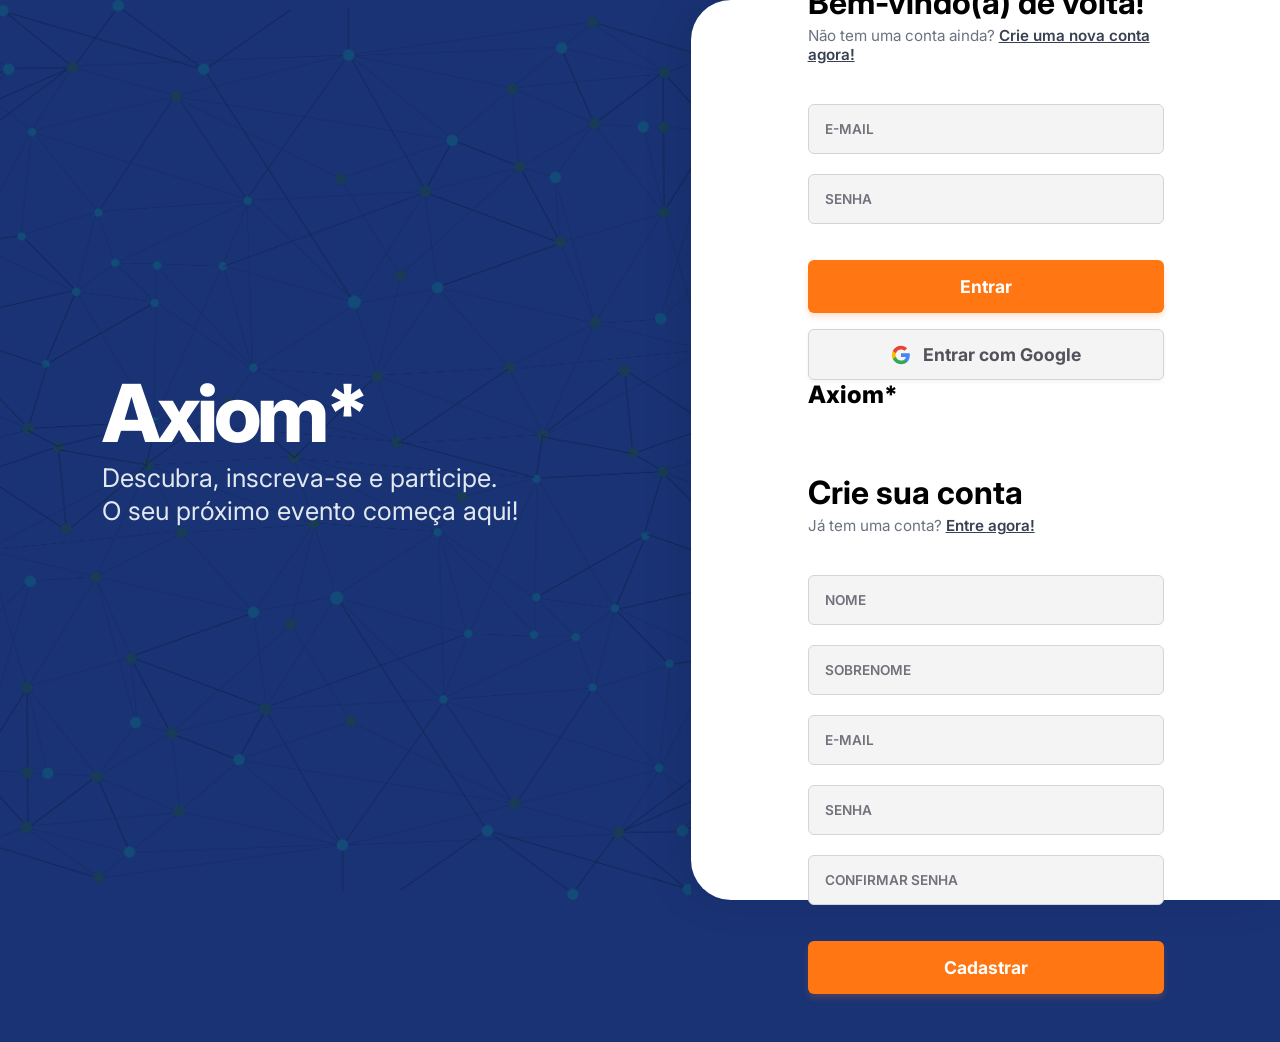
==== src/views/index.html @ a85890ff "fix: conteúdo index.html faltando" ====
<!DOCTYPE html>
<html lang="pt-BR">
  <head>
    <meta charset="UTF-8">
    <meta name="viewport" content="width=device-width, initial-scale=1.0">
    <title>Axiom* - Acesso</title>
    <link rel="preconnect" href="https://fonts.googleapis.com">
    <link rel="preconnect" href="https://fonts.gstatic.com" crossorigin>
    <link href="https://fonts.googleapis.com/css2?family=Inter:wght@400;600;700;800&display=swap" rel="stylesheet">
    <link rel="stylesheet" href="css/style.css">
  </head>
  <body>

    <div class="hero-section">
      <div class="fundo-conexoes"></div>
      <div class="hero-content">
        <h1 class="hero-title">Axiom*</h1>
        <p class="hero-subtitle">Descubra, inscreva-se e participe.<br>O seu próximo evento começa aqui!</p>
      </div>
    </div>

    <div class="login-section">
      <div class="form-container">

        <div class="form-content login-content">
          <div class="brand-logo">Axiom*</div>
          <div class="form-header">
            <h2>Bem-vindo(a) de volta!</h2>
            <p>Não tem uma conta ainda? <a href="#" id="btn-sign-up">Crie uma nova conta agora!</a></p>
          </div>
          <form id="loginForm">
            <div class="input-group">
              <input type="email" id="email-login" placeholder="E-MAIL" required>
            </div>
            <div class="input-group">
              <input type="password" id="password-login" placeholder="SENHA" required>
            </div>
            <button type="submit" class="btn-primary">Entrar</button>
            <button type="button" class="btn-secondary">
              <svg width="20" height="20" viewBox="0 0 24 24" fill="none" xmlns="http://www.w3.org/2000/svg">
                <path d="M22.56 12.25c0-.78-.07-1.53-.2-2.25H12v4.26h5.92c-.26 1.37-1.04 2.53-2.21 3.31v2.77h3.57c2.08-1.92 3.28-4.74 3.28-8.09z" fill="#4285F4"/>
                <path d="M12 23c2.97 0 5.46-.98 7.28-2.66l-3.57-2.77c-.98.66-2.23 1.06-3.71 1.06-2.86 0-5.29-1.93-6.16-4.53H2.18v2.84C3.99 20.53 7.7 23 12 23z" fill="#34A853"/>
                <path d="M5.84 14.09c-.22-.66-.35-1.36-.35-2.09s.13-1.43.35-2.09V7.07H2.18C1.43 8.55 1 10.22 1 12s.43 3.45 1.18 4.93l2.85-2.22.81-.62z" fill="#FBBC05"/>
                <path d="M12 5.38c1.62 0 3.06.56 4.21 1.64l3.15-3.15C17.45 2.09 14.97 1 12 1 7.7 1 3.99 3.47 2.18 7.07l3.66 2.84c.87-2.6 3.3-4.53 6.16-4.53z" fill="#EA4335"/>
              </svg>
              Entrar com Google
            </button>
          </form>
        </div>

        <div class="form-content register-content">
          <div class="brand-logo">Axiom*</div>
          <div class="form-header">
            <h2>Crie sua conta</h2>
            <p>Já tem uma conta? <a href="#" id="btn-sign-in">Entre agora!</a></p>
          </div>
          <form id="registerForm">
            <div class="input-row">
              <div class="input-group">
                <input type="text" id="nome" placeholder="NOME" required>
              </div>
              <div class="input-group">
                <input type="text" id="sobrenome" placeholder="SOBRENOME" required>
              </div>
            </div>
            <div class="input-group">
              <input type="email" id="email-register" placeholder="E-MAIL" required>
            </div>
            <div class="input-group">
              <input type="password" id="password-register" placeholder="SENHA" required>
            </div>
            <div class="input-group">
              <input type="password" id="password-confirm" placeholder="CONFIRMAR SENHA" required>
            </div>
            <button type="submit" class="btn-primary">Cadastrar</button>
          </form>
        </div>

      </div>
    </div>

    <script src="js/script.js"></script>
  </body>
</html>
---- src/views/css/style.css ----
* {
  margin: 0;
  padding: 0;
  box-sizing: border-box;
  font-family: 'Inter', sans-serif;
}

body {
  display: flex;
  height: 100vh;
  background-color: #1a3375; 
  overflow: hidden; 
}

.hero-section {
  flex: 1;
  position: relative;
  display: flex;
  align-items: center; 
  justify-content: flex-start; 
  padding-left: 8%; 
}

.fundo-conexoes {
  position: absolute; 
  inset: 0; 
  z-index: 1; 

  background-image: url('fundo-conexoes.png'); 
  background-size: cover; 
  background-position: center; 
  background-repeat: no-repeat; 

  opacity: 0.30; 
}

.hero-content {
  z-index: 2; 
  display: flex;
  flex-direction: column;
  gap: 0.5rem; 
}

.hero-title {
  color: #ffffff;
  font-size: 5rem;
  font-weight: 800;
  letter-spacing: -0.05em;
  line-height: 1;
}

.hero-subtitle {
  color: #e2e8f0; 
  font-size: 1.6rem;
  font-weight: 400;
  line-height: 1.3;
}

.login-section {
  flex: 1;
  background-color: #ffffff;
  border-radius: 40px 0 0 40px; 
  display: flex;
  align-items: center;
  justify-content: center;
  box-shadow: -10px 0 40px rgba(0, 0, 0, 0.1); 
  z-index: 3; 
}

.form-container {
  width: 100%;
  max-width: 420px;
  padding: 2rem;
}

.brand-logo {
  font-size: 1.5rem;
  font-weight: 800;
  color: #000000;
  margin-bottom: 4rem;
}

.form-header h2 {
  font-size: 2rem;
  font-weight: 700;
  color: #000000;
  margin-bottom: 0.25rem;
}

.form-header p {
  font-size: 0.95rem;
  color: #6b7280;
  margin-bottom: 2.5rem;
}

.form-header a {
  color: #374151;
  text-decoration: underline;
  font-weight: 600;
}

.input-group {
  margin-bottom: 1.25rem;
}

input {
  width: 100%;
  padding: 1rem;
  background-color: #f4f4f5;
  border: 1px solid #d4d4d8;
  border-radius: 6px;
  font-size: 0.85rem;
  font-weight: 600;
  color: #3f3f46;
  outline: none;
  transition: border-color 0.2s;
}

input::placeholder {
  color: #71717a;
}

input:focus {
  border-color: #ff7612;
}

.btn-primary {
  width: 100%;
  padding: 1rem;
  background-color: #ff7612; 
  color: #ffffff;
  border: none;
  border-radius: 6px;
  font-size: 1.1rem;
  font-weight: 700;
  cursor: pointer;
  margin-bottom: 1rem;
  margin-top: 1rem;
  box-shadow: 0 4px 6px rgba(255, 118, 18, 0.2);
  transition: background-color 0.2s;
}

.btn-primary:hover {
  background-color: #e66a10;
}

.btn-secondary {
  width: 100%;
  padding: 0.9rem;
  background-color: #f4f4f5;
  color: #52525b;
  border: 1px solid #d4d4d8;
  border-radius: 6px;
  font-size: 1.1rem;
  font-weight: 700;
  cursor: pointer;
  display: flex;
  align-items: center;
  justify-content: center;
  gap: 0.75rem; 
  box-shadow: 0 2px 4px rgba(0, 0, 0, 0.05);
  transition: background-color 0.2s;
}

.btn-secondary:hover {
  background-color: #e4e4e7;
}

@media (max-width: 900px) {
  body {
    flex-direction: column;
    overflow: auto;
  }
  .hero-section {
    min-height: 300px;
    flex: none;
    padding-left: 2rem;
    justify-content: center;
  }
  .login-section {
    border-radius: 40px 40px 0 0;
    margin-top: -40px; 
    z-index: 3;
    flex: 1;
    min-height: 600px;
  }
}
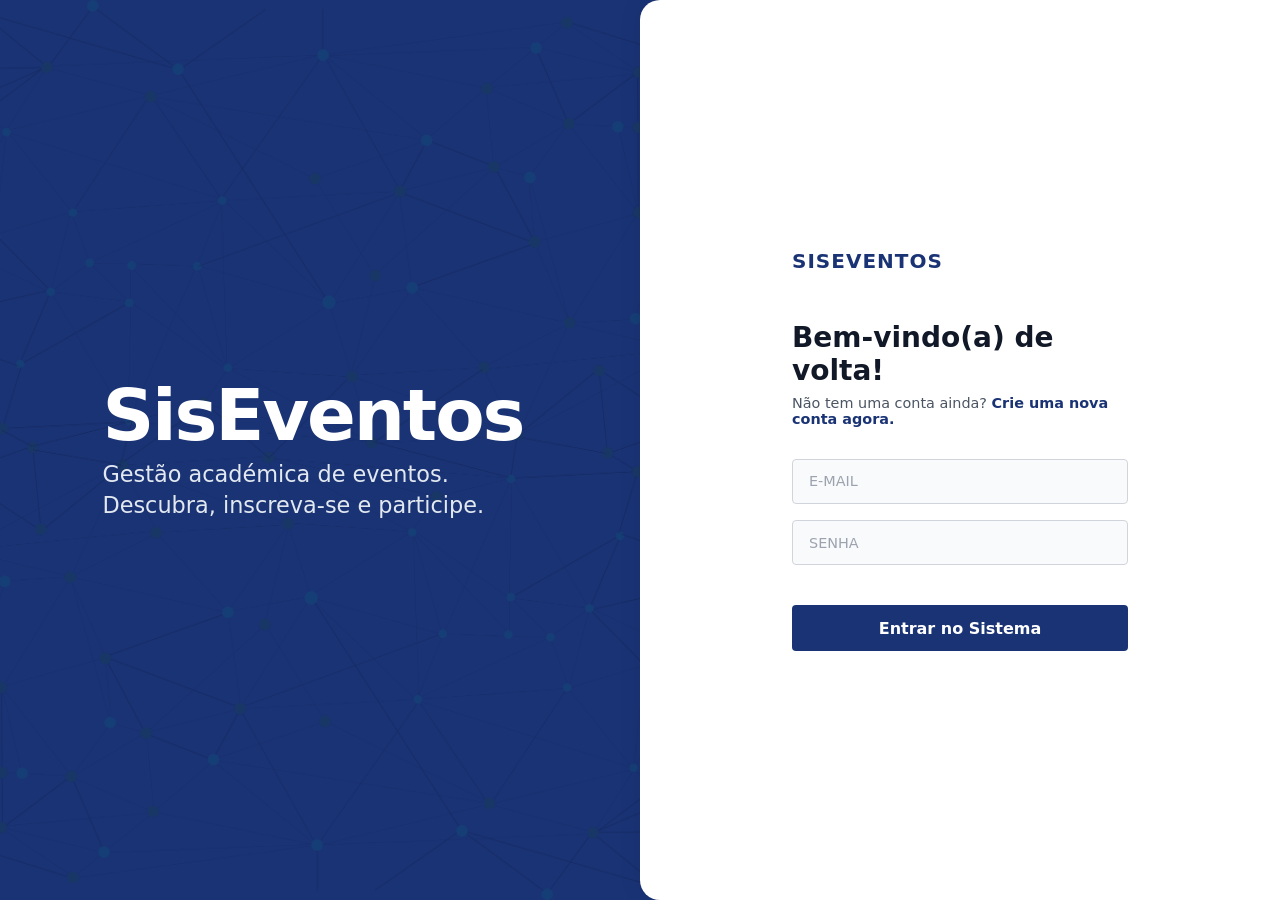
==== commit bbf69f2c: "..." ====
--- a/src/views/index.html
+++ b/src/views/index.html
@@ -1,12 +1,9 @@
 <!DOCTYPE html>
-<html lang="pt-BR">
+<html lang="pt-PT">
   <head>
     <meta charset="UTF-8">
     <meta name="viewport" content="width=device-width, initial-scale=1.0">
-    <title>Axiom* - Acesso</title>
-    <link rel="preconnect" href="https://fonts.googleapis.com">
-    <link rel="preconnect" href="https://fonts.gstatic.com" crossorigin>
-    <link href="https://fonts.googleapis.com/css2?family=Inter:wght@400;600;700;800&display=swap" rel="stylesheet">
+    <title>SisEventos - Acesso</title>
     <link rel="stylesheet" href="css/style.css">
   </head>
   <body>
@@ -14,19 +11,20 @@
     <div class="hero-section">
       <div class="fundo-conexoes"></div>
       <div class="hero-content">
-        <h1 class="hero-title">Axiom*</h1>
-        <p class="hero-subtitle">Descubra, inscreva-se e participe.<br>O seu próximo evento começa aqui!</p>
+        <h1 class="hero-title">SisEventos</h1>
+        <p class="hero-subtitle">Gestão académica de eventos.<br>Descubra, inscreva-se e participe.</p>
       </div>
     </div>
 
     <div class="login-section">
       <div class="form-container">
 
+        <!-- Formulário de Login -->
         <div class="form-content login-content">
-          <div class="brand-logo">Axiom*</div>
+          <div class="brand-logo">SisEventos</div>
           <div class="form-header">
             <h2>Bem-vindo(a) de volta!</h2>
-            <p>Não tem uma conta ainda? <a href="#" id="btn-sign-up">Crie uma nova conta agora!</a></p>
+            <p>Não tem uma conta ainda? <a href="#" id="btn-sign-up">Crie uma nova conta agora.</a></p>
           </div>
           <form id="loginForm">
             <div class="input-group">
@@ -35,24 +33,16 @@
             <div class="input-group">
               <input type="password" id="password-login" placeholder="SENHA" required>
             </div>
-            <button type="submit" class="btn-primary">Entrar</button>
-            <button type="button" class="btn-secondary">
-              <svg width="20" height="20" viewBox="0 0 24 24" fill="none" xmlns="http://www.w3.org/2000/svg">
-                <path d="M22.56 12.25c0-.78-.07-1.53-.2-2.25H12v4.26h5.92c-.26 1.37-1.04 2.53-2.21 3.31v2.77h3.57c2.08-1.92 3.28-4.74 3.28-8.09z" fill="#4285F4"/>
-                <path d="M12 23c2.97 0 5.46-.98 7.28-2.66l-3.57-2.77c-.98.66-2.23 1.06-3.71 1.06-2.86 0-5.29-1.93-6.16-4.53H2.18v2.84C3.99 20.53 7.7 23 12 23z" fill="#34A853"/>
-                <path d="M5.84 14.09c-.22-.66-.35-1.36-.35-2.09s.13-1.43.35-2.09V7.07H2.18C1.43 8.55 1 10.22 1 12s.43 3.45 1.18 4.93l2.85-2.22.81-.62z" fill="#FBBC05"/>
-                <path d="M12 5.38c1.62 0 3.06.56 4.21 1.64l3.15-3.15C17.45 2.09 14.97 1 12 1 7.7 1 3.99 3.47 2.18 7.07l3.66 2.84c.87-2.6 3.3-4.53 6.16-4.53z" fill="#EA4335"/>
-              </svg>
-              Entrar com Google
-            </button>
+            <button type="submit" class="btn-primary">Entrar no Sistema</button>
           </form>
         </div>
 
+        <!-- Formulário de Registo -->
         <div class="form-content register-content">
-          <div class="brand-logo">Axiom*</div>
+          <div class="brand-logo">SisEventos</div>
           <div class="form-header">
-            <h2>Crie sua conta</h2>
-            <p>Já tem uma conta? <a href="#" id="btn-sign-in">Entre agora!</a></p>
+            <h2>Criar nova conta</h2>
+            <p>Já tem uma conta? <a href="#" id="btn-sign-in">Entre agora.</a></p>
           </div>
           <form id="registerForm">
             <div class="input-row">
@@ -72,7 +62,7 @@
             <div class="input-group">
               <input type="password" id="password-confirm" placeholder="CONFIRMAR SENHA" required>
             </div>
-            <button type="submit" class="btn-primary">Cadastrar</button>
+            <button type="submit" class="btn-primary">Registar e Continuar</button>
           </form>
         </div>
 
--- a/src/views/css/style.css
+++ b/src/views/css/style.css
@@ -2,36 +2,40 @@
   margin: 0;
   padding: 0;
   box-sizing: border-box;
-  font-family: 'Inter', sans-serif;
+  font-family: system-ui, -apple-system, BlinkMacSystemFont, "Segoe UI", Roboto, Helvetica, Arial, sans-serif;
 }
 
 body {
-  display: flex;
+  position: relative;
+  width: 100vw;
   height: 100vh;
-  background-color: #1a3375; 
+  background-color: #1a3375; /* Azul institucional sólido */
   overflow: hidden; 
 }
 
 .hero-section {
-  flex: 1;
-  position: relative;
+  position: absolute;
+  top: 0;
+  left: 0;
+  width: 50%;
+  height: 100%;
   display: flex;
   align-items: center; 
   justify-content: flex-start; 
   padding-left: 8%; 
+  transition: transform 0.6s ease-in-out;
 }
 
 .fundo-conexoes {
   position: absolute; 
   inset: 0; 
   z-index: 1; 
-
-  background-image: url('fundo-conexoes.png'); 
+  /* Pode manter a imagem se for uma textura simples e sem gradientes */
+  background-image: url('fundo-conexoes.png');
   background-size: cover; 
   background-position: center; 
   background-repeat: no-repeat; 
-
-  opacity: 0.30; 
+  opacity: 0.15; /* Reduzido para ficar mais discreto */
 }
 
 .hero-content {
@@ -43,145 +47,305 @@
 
 .hero-title {
   color: #ffffff;
-  font-size: 5rem;
-  font-weight: 800;
-  letter-spacing: -0.05em;
+  font-size: 4.5rem;
+  font-weight: 700;
+  letter-spacing: -0.03em;
   line-height: 1;
 }
 
 .hero-subtitle {
   color: #e2e8f0; 
-  font-size: 1.6rem;
+  font-size: 1.4rem;
   font-weight: 400;
-  line-height: 1.3;
+  line-height: 1.4;
 }
 
 .login-section {
-  flex: 1;
+  position: absolute;
+  top: 0;
+  right: 0;
+  width: 50%;
+  height: 100%;
   background-color: #ffffff;
-  border-radius: 40px 0 0 40px; 
+  border-radius: 20px 0 0 20px; /* Curvatura reduzida para um visual mais sério */
   display: flex;
   align-items: center;
   justify-content: center;
-  box-shadow: -10px 0 40px rgba(0, 0, 0, 0.1); 
+  box-shadow: -5px 0 20px rgba(0, 0, 0, 0.05); /* Sombra mais dura e menos "esfumaçada" */
   z-index: 3; 
+  transition: transform 0.6s ease-in-out, border-radius 0.6s ease-in-out;
 }
 
 .form-container {
   width: 100%;
-  max-width: 420px;
+  max-width: 400px;
   padding: 2rem;
+  position: relative;
+}
+
+.register-content {
+  display: none;
+}
+
+.form-content {
+  animation: fadeIn 0.4s ease-out forwards;
+}
+
+@keyframes fadeIn {
+  from { opacity: 0; transform: translateY(5px); }
+  to { opacity: 1; transform: translateY(0); }
+}
+
+/* Animações de transição do painel */
+body.sign-up-mode .hero-section {
+  transform: translateX(100%);
+}
+
+body.sign-up-mode .login-section {
+  transform: translateX(-100%);
+  border-radius: 0 20px 20px 0;
+  box-shadow: 5px 0 20px rgba(0, 0, 0, 0.05);
+}
+
+body.sign-up-mode .login-content {
+  display: none;
+}
+
+body.sign-up-mode .register-content {
+  display: block;
 }
 
 .brand-logo {
-  font-size: 1.5rem;
-  font-weight: 800;
-  color: #000000;
-  margin-bottom: 4rem;
+  font-size: 1.25rem;
+  font-weight: 700;
+  color: #1a3375; /* A cor da marca alinhada com o fundo */
+  margin-bottom: 3rem;
+  text-transform: uppercase;
+  letter-spacing: 0.05em;
 }
 
 .form-header h2 {
-  font-size: 2rem;
-  font-weight: 700;
-  color: #000000;
-  margin-bottom: 0.25rem;
+  font-size: 1.75rem;
+  font-weight: 600;
+  color: #111827;
+  margin-bottom: 0.5rem;
 }
 
 .form-header p {
-  font-size: 0.95rem;
-  color: #6b7280;
-  margin-bottom: 2.5rem;
+  font-size: 0.9rem;
+  color: #4b5563;
+  margin-bottom: 2rem;
 }
 
 .form-header a {
-  color: #374151;
+  color: #1a3375;
+  text-decoration: none;
+  font-weight: 600;
+}
+
+.form-header a:hover {
   text-decoration: underline;
-  font-weight: 600;
+}
+
+.input-row {
+  display: flex;
+  gap: 1rem;
+}
+
+.input-row .input-group {
+  flex: 1;
 }
 
 .input-group {
-  margin-bottom: 1.25rem;
+  margin-bottom: 1rem;
 }
 
 input {
   width: 100%;
-  padding: 1rem;
-  background-color: #f4f4f5;
-  border: 1px solid #d4d4d8;
-  border-radius: 6px;
-  font-size: 0.85rem;
-  font-weight: 600;
-  color: #3f3f46;
+  padding: 0.85rem 1rem;
+  background-color: #f9fafb;
+  border: 1px solid #d1d5db;
+  border-radius: 4px; /* Bordas menos arredondadas */
+  font-size: 0.9rem;
+  color: #1f2937;
   outline: none;
-  transition: border-color 0.2s;
+  transition: border-color 0.15s;
 }
 
 input::placeholder {
-  color: #71717a;
+  color: #9ca3af;
+  font-weight: 500;
 }
 
 input:focus {
-  border-color: #ff7612;
+  border-color: #1a3375; /* Foco com a cor principal em vez de laranja vibrante */
+  background-color: #ffffff;
 }
 
 .btn-primary {
   width: 100%;
-  padding: 1rem;
-  background-color: #ff7612; 
+  padding: 0.85rem;
+  background-color: #1a3375; /* Mantido coerente com o tema */
   color: #ffffff;
   border: none;
-  border-radius: 6px;
-  font-size: 1.1rem;
-  font-weight: 700;
+  border-radius: 4px;
+  font-size: 1rem;
+  font-weight: 600;
   cursor: pointer;
-  margin-bottom: 1rem;
-  margin-top: 1rem;
-  box-shadow: 0 4px 6px rgba(255, 118, 18, 0.2);
-  transition: background-color 0.2s;
+  margin-top: 1.5rem;
+  transition: background-color 0.15s;
 }
 
 .btn-primary:hover {
-  background-color: #e66a10;
-}
-
-.btn-secondary {
-  width: 100%;
-  padding: 0.9rem;
-  background-color: #f4f4f5;
-  color: #52525b;
-  border: 1px solid #d4d4d8;
-  border-radius: 6px;
-  font-size: 1.1rem;
-  font-weight: 700;
-  cursor: pointer;
-  display: flex;
-  align-items: center;
-  justify-content: center;
-  gap: 0.75rem; 
-  box-shadow: 0 2px 4px rgba(0, 0, 0, 0.05);
-  transition: background-color 0.2s;
-}
-
-.btn-secondary:hover {
-  background-color: #e4e4e7;
+  background-color: #1e3a8a;
 }
 
 @media (max-width: 900px) {
   body {
+    display: flex;
     flex-direction: column;
     overflow: auto;
   }
   .hero-section {
-    min-height: 300px;
-    flex: none;
-    padding-left: 2rem;
+    position: relative;
+    width: 100%;
+    min-height: 250px;
+    transform: none !important;
+    padding: 2rem;
     justify-content: center;
   }
   .login-section {
-    border-radius: 40px 40px 0 0;
-    margin-top: -40px; 
-    z-index: 3;
-    flex: 1;
+    position: relative;
+    width: 100%;
     min-height: 600px;
+    transform: none !important;
+    border-radius: 20px 20px 0 0 !important;
+    margin-top: -20px; 
   }
 }
+/* =========================================
+   LAYOUT DAS PÁGINAS INTERNAS (Dashboard)
+   ========================================= */
+.dashboard-body {
+  background-color: #f3f4f6; /* Fundo cinza muito claro */
+  overflow-y: auto;
+  display: flex;
+  flex-direction: column;
+  height: 100vh;
+}
+
+.navbar {
+  background-color: #1a3375;
+  color: #ffffff;
+  padding: 1rem 5%;
+  display: flex;
+  justify-content: space-between;
+  align-items: center;
+  box-shadow: 0 2px 4px rgba(0,0,0,0.1);
+}
+
+.navbar-brand {
+  font-size: 1.25rem;
+  font-weight: 700;
+  text-transform: uppercase;
+  letter-spacing: 0.05em;
+}
+
+.navbar-menu a {
+  color: #e2e8f0;
+  text-decoration: none;
+  margin-left: 1.5rem;
+  font-weight: 500;
+  font-size: 0.95rem;
+  transition: color 0.2s;
+}
+
+.navbar-menu a:hover, .navbar-menu a.ativo {
+  color: #ffffff;
+  font-weight: 700;
+}
+
+.btn-logout {
+  background: transparent;
+  border: 1px solid #e2e8f0;
+  color: #ffffff;
+  padding: 0.4rem 1rem;
+  border-radius: 4px;
+  cursor: pointer;
+  margin-left: 1.5rem;
+  font-weight: 600;
+  transition: all 0.2s;
+}
+
+.btn-logout:hover {
+  background-color: #ffffff;
+  color: #1a3375;
+}
+
+.container {
+  flex: 1;
+  width: 90%;
+  max-width: 1200px;
+  margin: 2rem auto;
+}
+
+.page-header {
+  margin-bottom: 2rem;
+  border-bottom: 2px solid #e5e7eb;
+  padding-bottom: 1rem;
+}
+
+.page-header h2 {
+  font-size: 1.8rem;
+  color: #111827;
+}
+
+.page-header p {
+  color: #4b5563;
+  margin-top: 0.5rem;
+}
+
+/* =========================================
+   GRELHA DE CARTÕES (Eventos e Atividades)
+   ========================================= */
+.grid-cards {
+  display: grid;
+  grid-template-columns: repeat(auto-fill, minmax(300px, 1fr));
+  gap: 1.5rem;
+}
+
+.card {
+  background-color: #ffffff;
+  border: 1px solid #d1d5db;
+  border-radius: 6px;
+  padding: 1.5rem;
+  display: flex;
+  flex-direction: column;
+  transition: transform 0.2s, box-shadow 0.2s;
+}
+
+.card:hover {
+  transform: translateY(-2px);
+  box-shadow: 0 4px 12px rgba(0,0,0,0.05);
+}
+
+.card-title {
+  font-size: 1.2rem;
+  font-weight: 600;
+  color: #111827;
+  margin-bottom: 0.75rem;
+}
+
+.card-info {
+  font-size: 0.9rem;
+  color: #4b5563;
+  margin-bottom: 0.5rem;
+  display: flex;
+  align-items: center;
+  gap: 0.5rem;
+}
+
+.card-actions {
+  margin-top: auto; /* Empurra o botão para o fundo do cartão */
+  padding-top: 1.5rem;
+}
